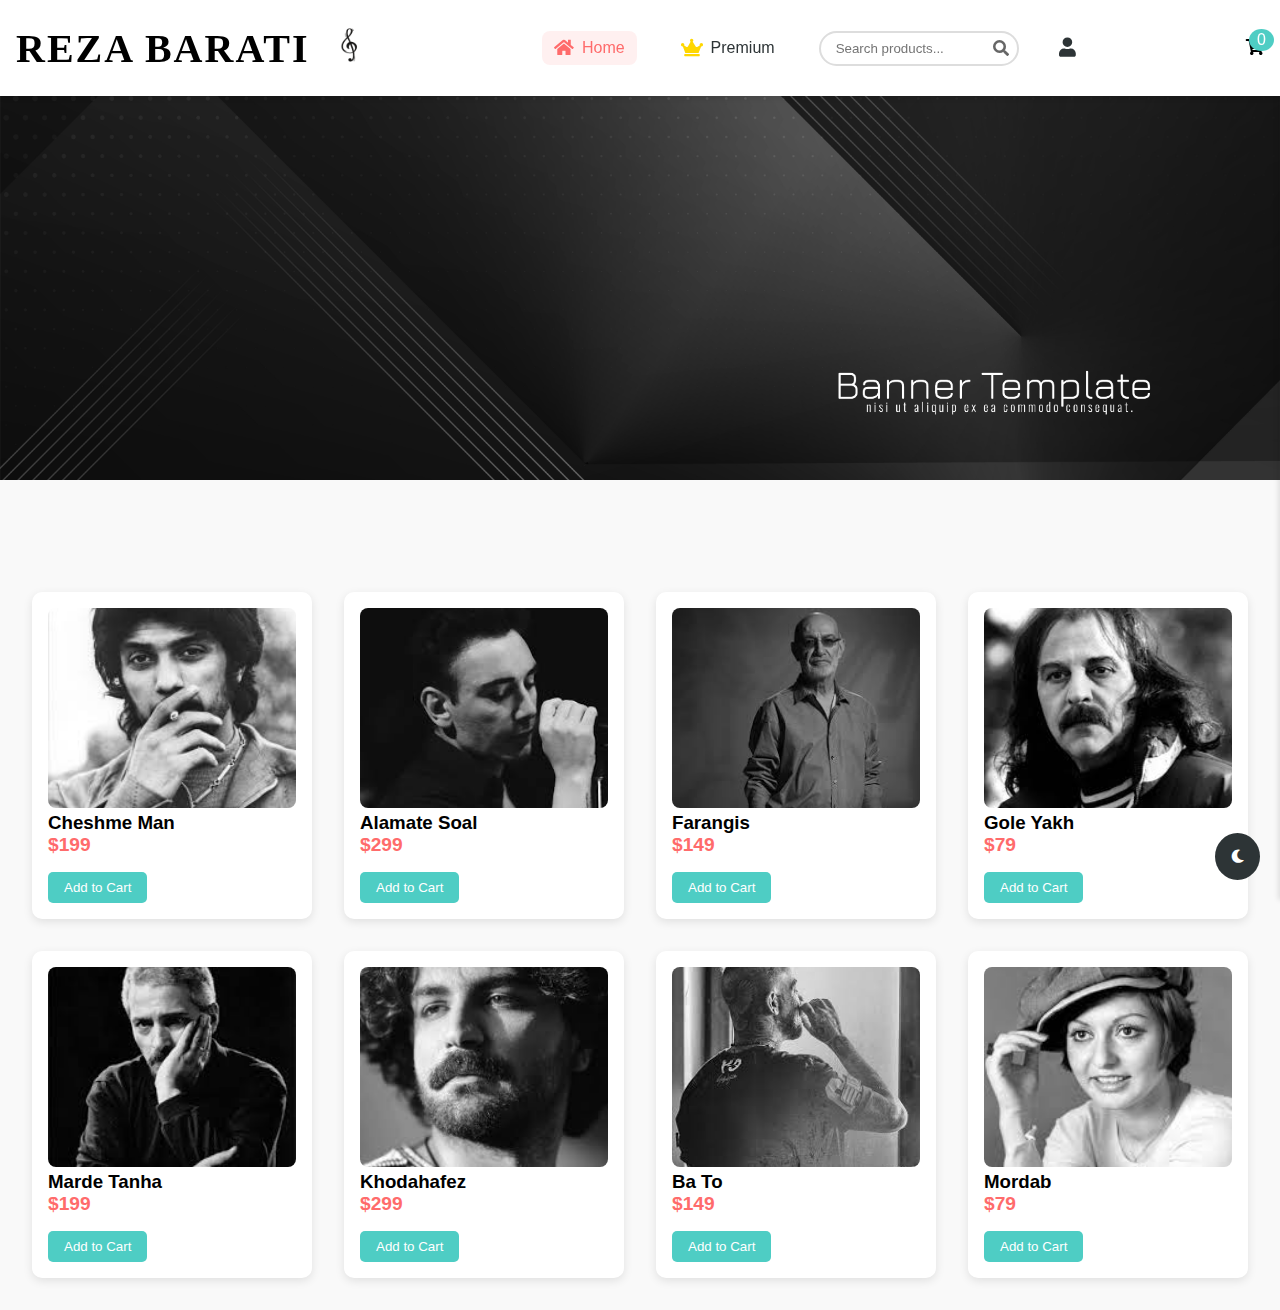
==== index.html @ cca28512 "Add files via upload" ====
<!DOCTYPE html>
<html lang="en">
  <head>
    <meta charset="UTF-8" />
    <meta name="viewport" content="width=device-width, initial-scale=1.0" />
    <title>Modern Shop</title>
    <link
      rel="stylesheet"
      href="https://cdnjs.cloudflare.com/ajax/libs/font-awesome/5.15.4/css/all.min.css"
    />
    <link rel="stylesheet" href="css/style.css" />
  </head>
  <body>
    <header class="header">
      <nav class="nav">
        <div class="logo-container">
          <div class="logo">Reza Barati</div>
          <img src="sol.png" class="logo-image" alt="Company Logo" />
        </div>

        <div class="nav-items">
          <a href="#" class="nav-link active">
            <i class="fas fa-home"></i>
            <span>Home</span>
          </a>
          <a href="Premium.html" class="nav-link premium-btn">
            <i class="fas fa-crown"></i>
            <span>Premium</span>
          </a>
          <div class="search-container">
            <input
              type="text"
              placeholder="Search products..."
              class="search-input"
            />
            <i class="fas fa-search search-icon"></i>
          </div>
          <div class="account-dropdown">
            <button class="account-btn">
              <i class="fas fa-user"></i>
            </button>
            <div class="dropdown-content">
              <a href="login.html">Login</a>
              <a href="register.html">Register</a>
              <a href="contact.html">Contact</a>
            </div>
          </div>
        </div>

        <div class="cart-icon">
          <i class="fas fa-shopping-cart"></i>
          <span class="cart-count">0</span>
        </div>
      </nav>
    </header>

    <div class="banner">
      <div class="banner-content">
        <img src="banner.jpg" alt="Sales Banner" class="banner-image" />
      </div>
    </div>

    <main>
      <section class="products">
        <!-- Product cards will be dynamically added here -->
      </section>
    </main>

    <!-- Cart Modal -->
    <div class="cart-modal">
      <h2>Your Cart</h2>
      <div class="cart-items"></div>
    </div>

    <button class="dark-mode-toggle">
      <i class="fas fa-moon"></i>
    </button>

    <script src="script.js"></script>
  </body>
</html>
---- css/style.css ----
:root {
  --primary-color: #ff6b6b;
  --secondary-color: #4ecdc4;
  --dark-color: #2d3436;
  --light-color: #f9f9f9;
}

* {
  margin: 0;
  padding: 0;
  box-sizing: border-box;
}

body {
  font-family: "Arial", sans-serif;
  background-color: var(--light-color);
  transition: background 0.3s;
  overflow-x: hidden;
}

body.dark-mode {
  background-color: var(--dark-color);
  color: white;
}

body.dark-mode .header {
  background-color: var(--dark-color);
  border-bottom: 1px solid #444; /* Optional subtle border */
}
/* Logo text color in dark mode */
body.dark-mode .logo {
  color: white;
}

body.dark-mode .logo-image {
  filter: invert(1) brightness(2); /* Makes black logo white */
}

body.dark-mode .account-btn {
  color: white !important;
}

body.dark-mode .account-btn:hover {
  color: var(--primary-color) !important;
}

.header {
  background: white;
  padding: 1rem;
  box-shadow: 0 2px 5px rgba(0, 0, 0, 0.1);
  position: fixed;
  width: 100%;
  left: 0;
  top: 0;
  z-index: 100;
}

.nav {
  display: flex;
  justify-content: space-between;
  align-items: center;
}

.logo-container {
  display: flex;
  align-items: center;
  gap: 10px;
}

.logo {
  font-size: 2.5rem;
  font-weight: 700;
  color: black;
  margin: 0;
  font-family: serif;
  text-transform: uppercase;
  letter-spacing: 2px;
  transition: color 0.3s;
}

.logo-image {
  width: 60px;
  height: 64px;
  object-fit: contain;
  transition: transform 0.3s ease;
}

.logo-image:hover {
  transform: scale(1.2);
}

.nav-items {
  display: flex;
  align-items: center;
  gap: 2rem;
}

.nav-link {
  color: var(--dark-color);
  text-decoration: none;
  font-weight: 500;
  transition: all 0.3s;
  position: relative;
  padding: 8px 12px;
  border-radius: 8px;
  display: flex;
  align-items: center;
  gap: 8px;
}

.nav-link::before {
  content: "";
  position: absolute;
  bottom: -5px;
  left: 0;
  width: 0;
  height: 2px;
  background: var(--primary-color);
  transition: width 0.3s ease;
}

.nav-link:hover::before {
  width: 100%;
}

.nav-link:hover {
  color: var(--primary-color);
  transform: translateY(-2px);
}

.nav-link i {
  font-size: 1.1em;
  transition: transform 0.3s;
}

.nav-link:hover i {
  transform: scale(1.2);
}

.nav-link.active {
  background: rgba(255, 107, 107, 0.1);
  color: var(--primary-color);
}

/* Dark mode adjustments for Home button */
body.dark-mode .nav-link.active {
  color: var(--primary-color) !important;
}

body.dark-mode .nav-link.active:hover {
  color: var(--primary-color) !important;
}

.search-container {
  position: relative;
  width: 200px;
}

.search-input {
  width: 100%;
  padding: 8px 30px 8px 15px;
  border: 2px solid #ddd;
  border-radius: 25px;
  transition: all 0.3s;
}

.search-input:focus {
  outline: none;
  border-color: var(--primary-color);
  box-shadow: 0 0 8px rgba(255, 107, 107, 0.2);
}

.search-icon {
  position: absolute;
  right: 10px;
  top: 50%;
  transform: translateY(-50%);
  color: #666;
}

.account-dropdown {
  position: relative;
  display: inline-block;
}

.account-btn {
  background: none;
  border: none;
  cursor: pointer;
  padding: 8px;
  color: var(--dark-color);
  font-size: 1.2rem;
  transition: color 0.3s;
}

.account-btn:hover {
  color: var(--primary-color);
}

.dropdown-content {
  display: none;
  position: absolute;
  right: 0;
  background: white;
  min-width: 160px;
  box-shadow: 0 8px 16px rgba(0, 0, 0, 0.1);
  border-radius: 8px;
  z-index: 1000;
}

.dropdown-content a {
  color: var(--dark-color);
  padding: 12px 16px;
  text-decoration: none;
  display: block;
  transition: background 0.3s;
}

.dropdown-content a:hover {
  background: #f5f5f5;
}

.account-dropdown:hover .dropdown-content {
  display: block;
}

.cart-icon {
  position: relative;
  cursor: pointer;
}

.cart-count {
  position: absolute;
  top: -10px;
  right: -10px;
  background: var(--secondary-color);
  color: white;
  padding: 2px 8px;
  border-radius: 50%;
}

.banner {
  margin-top: 80px;
  width: 100%;
  overflow: hidden;
}

.banner-image {
  width: 100%;
  height: auto;
  display: block;
  max-height: 400px;
  object-fit: cover;
}

.products {
  display: grid;
  grid-template-columns: repeat(auto-fit, minmax(250px, 1fr));
  gap: 2rem;
  padding: 2rem;
  margin-top: 80px;
  justify-items: center;
}

.product-card {
  background: white;
  border-radius: 10px;
  padding: 1rem;
  box-shadow: 0 3px 10px rgba(0, 0, 0, 0.1);
  transition: transform 0.3s;
  cursor: pointer;
  width: 100%;
  max-width: 300px;
}

.product-card:hover {
  transform: translateY(-5px);
}

.product-image {
  width: 100%;
  height: 200px;
  object-fit: cover;
  border-radius: 8px;
}

.price {
  color: var(--primary-color);
  font-weight: bold;
  font-size: 1.2rem;
}

.add-to-cart {
  background: var(--secondary-color);
  color: white;
  border: none;
  padding: 0.5rem 1rem;
  border-radius: 5px;
  cursor: pointer;
  margin-top: 1rem;
  transition: all 0.3s ease;
  position: relative;
  overflow: hidden;
}

.add-to-cart.added {
  background-color: var(--primary-color);
}

.add-to-cart i {
  margin-right: 5px;
}

.cart-modal {
  position: fixed;
  top: 80px;
  right: -400px;
  width: 400px;
  height: calc(100vh - 80px);
  background: white;
  box-shadow: -2px 0 5px rgba(0, 0, 0, 0.1);
  transition: right 0.3s;
  padding: 1rem;
  max-width: 100%;
  z-index: 99;
  overflow-y: auto;
}

.cart-modal.active {
  right: 0;
}

.dark-mode-toggle {
  background-color: var(--dark-color);
  position: fixed;
  bottom: 20px;
  right: 20px;
  background: var(--dark-color);
  color: white;
  border: none;
  padding: 1rem;
  border-radius: 50%;
  cursor: pointer;
  transition: all 0.2s ease;
}
.dark-mode-toggle:active {
  background-color: white !important;
  transition: background-color 0s;
}
body.dark-mode .dark-mode-toggle {
  background-color: var(--light-color);
  color: var(--dark-color);
}

body.dark-mode .dark-mode-toggle:active {
  background-color: white !important;
  color: var(--dark-color);
}
.cart-item {
  display: flex;
  align-items: center;
  gap: 1rem;
  padding: 1rem 0;
  border-bottom: 1px solid #eee;
}

.cart-item img {
  width: 50px;
  height: 50px;
  object-fit: cover;
  border-radius: 5px;
  margin-right: 1rem;
}

.cart-item-info {
  flex-grow: 1;
}

.remove-btn {
  background: none;
  border: none;
  cursor: pointer;
  padding: 5px;
  color: var(--primary-color);
}

.cart-total {
  font-weight: bold;
  padding: 1rem 0;
  text-align: right;
  font-size: 1.2rem;
}

.cart-actions {
  margin-top: 2rem;
  text-align: center;
}

.checkout-btn {
  background-color: var(--primary-color);
  color: white;
  border: none;
  padding: 1rem 2rem;
  border-radius: 25px;
  font-size: 1.1rem;
  cursor: pointer;
  transition: all 0.3s ease;
  width: 100%;
  max-width: 300px;
}

.checkout-btn:hover {
  transform: translateY(-2px);
  box-shadow: 0 5px 15px rgba(255, 107, 107, 0.3);
}

.checkout-btn:active {
  transform: translateY(0);
}

/* Dark Mode Styles */
body.dark-mode .cart-modal {
  background: var(--dark-color);
  border-left: 2px solid #444;
}

body.dark-mode .product-card {
  background: #34495e;
  color: white;
}

body.dark-mode .cart-item {
  border-bottom: 1px solid #555;
}

body.dark-mode .remove-btn {
  color: var(--secondary-color);
}

body.dark-mode .nav-link {
  color: white;
}

body.dark-mode .search-input {
  background: #444;
  border-color: #666;
  color: white;
}

body.dark-mode .search-icon {
  color: #999;
}

body.dark-mode .dropdown-content {
  background: var(--dark-color);
  border: 1px solid #444;
}

body.dark-mode .dropdown-content a {
  color: white;
}

body.dark-mode .dropdown-content a:hover {
  background: #3d3d3d;
}

body.dark-mode .checkout-btn {
  background-color: var(--secondary-color);
  color: var(--dark-color);
}

.premium-btn .fas {
  color: #ffd700; /* Gold color for the crown */
  transition: color 0.3s ease;
}

.premium-btn:hover .fas {
  color: #ffeb3b; /* Brighter gold on hover */
}

.premium-btn span {
  color: var(--dark-color);
  transition: color 0.3s ease;
}

body.dark-mode .premium-btn span {
  color: white;
}

.premium-btn:hover span {
  color: var(--primary-color);
}

@media (max-width: 768px) {
  .products {
    grid-template-columns: repeat(2, 1fr);
    padding: 1rem;
    gap: 1rem;
  }
  .logo {
    font-size: 2rem;
  }
  .logo-image {
    width: 50px;
    height: 53px;
  }
  .cart-modal {
    width: 70%;
  }
  .nav-items {
    gap: 1rem;
  }
  .nav-link {
    display: none;
  }
}

@media (max-width: 480px) {
  .nav {
    padding: 0.5rem;
  }
  .logo {
    font-size: 1.5rem;
  }
  .logo-image {
    width: 40px;
    height: 43px;
  }
  .products {
    grid-template-columns: 1fr;
    margin-top: 60px;
  }
  .cart-modal {
    width: 100%;
  }
  .dark-mode-toggle {
    bottom: 10px;
    right: 10px;
    padding: 0.8rem;
  }
  .search-container {
    width: 120px;
  }
  .account-btn {
    font-size: 1rem;
  }
}
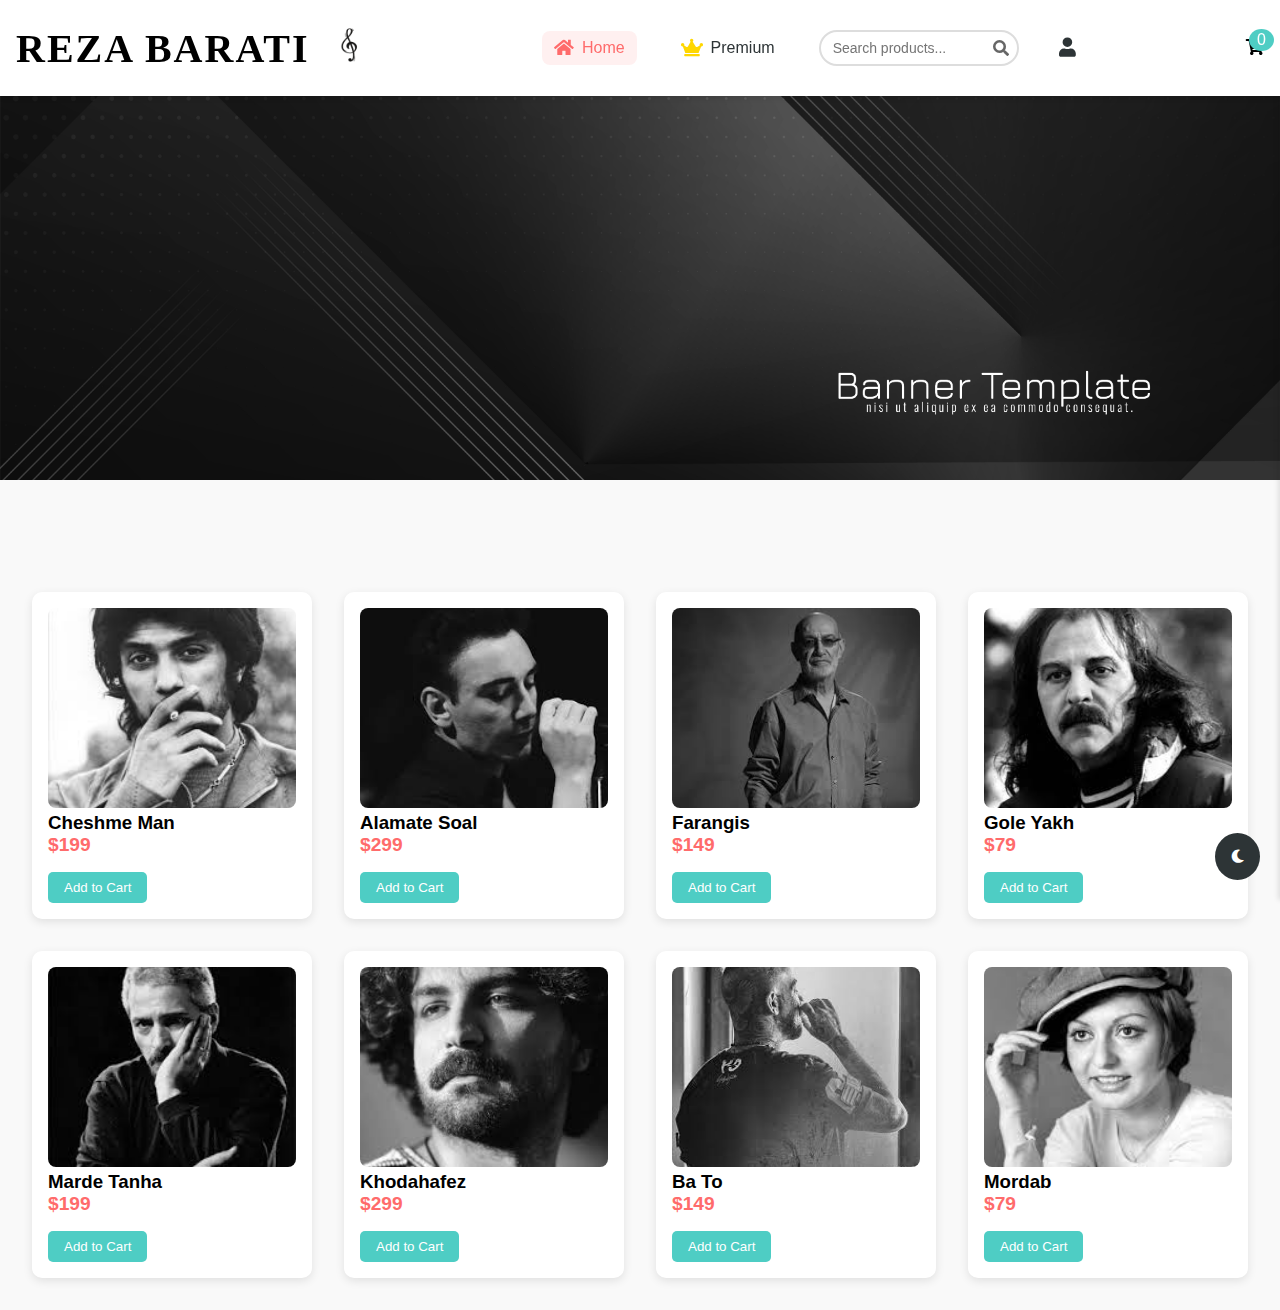
==== commit 32469d2c: "Update index.html" ====
--- a/index.html
+++ b/index.html
@@ -3,7 +3,7 @@
   <head>
     <meta charset="UTF-8" />
     <meta name="viewport" content="width=device-width, initial-scale=1.0" />
-    <title>Modern Shop</title>
+    <title>Note Ino</title>
     <link
       rel="stylesheet"
       href="https://cdnjs.cloudflare.com/ajax/libs/font-awesome/5.15.4/css/all.min.css"
@@ -23,7 +23,7 @@
             <i class="fas fa-home"></i>
             <span>Home</span>
           </a>
-          <a href="Premium.html" class="nav-link premium-btn">
+          <a href="premium.html" class="nav-link premium-btn">
             <i class="fas fa-crown"></i>
             <span>Premium</span>
           </a>
--- a/css/style.css
+++ b/css/style.css
@@ -491,57 +491,160 @@
   color: var(--primary-color);
 }
 
+/* Mobile-First Fixes */
 @media (max-width: 768px) {
-  .products {
-    grid-template-columns: repeat(2, 1fr);
+  /* Premium Section Fix */
+  .plans-container {
+    grid-template-columns: 1fr;
+    padding: 0;
+  }
+
+  .plan-card {
+    margin: 0 1rem;
+    padding: 1.5rem;
+  }
+
+  .premium-title {
+    font-size: 2rem;
+    padding: 0 1rem;
+  }
+
+  /* Cart Modal Fix */
+  .cart-modal {
+       top: 60px; /* Adjusted for mobile header height */
+    height: calc(100vh - 60px);
+    right: -100%;
+    width: 100%;
     padding: 1rem;
+  }
+
+  .cart-item {
+    flex-direction: column;
+    align-items: flex-start;
+  }
+ .cart-modal.active {
+    right: 0;
+  }
+  .cart-item {
+    flex-direction: column;
+    align-items: flex-start;
+  }
+  .cart-items {
+    padding-bottom: 80px; /* Space for total/actions */
+    overflow-y: auto;
+  }
+  .cart-actions {
+    position: fixed;
+    bottom: 0;
+    left: 0;
+    right: 0;
+    background: white;
+    padding: 1rem;
+    box-shadow: 0 -2px 10px rgba(0, 0, 0, 0.1);
+  }
+
+  body.dark-mode .cart-actions {
+    background: var(--dark-color);
+    box-shadow: 0 -2px 10px rgba(0, 0, 0, 0.3);
+  }
+  /* Contact Page Fix */
+  .contact-info {
+    margin: 1rem;
+    padding: 1.5rem;
+  }
+
+  .info-card {
+    text-align: center;
+  }
+
+  .contact-item {
+    flex-direction: column;
+    text-align: center;
+    gap: 0.5rem;
+  }
+}
+
+@media (max-width: 480px) {
+  /* Header/Nav Fix */
+  .nav {
+    flex-wrap: wrap;
     gap: 1rem;
-  }
+    padding: 0.5rem;
+  }
+
   .logo {
-    font-size: 2rem;
-  }
+    font-size: 1.8rem;
+  }
+
   .logo-image {
-    width: 50px;
-    height: 53px;
-  }
-  .cart-modal {
-    width: 70%;
-  }
-  .nav-items {
-    gap: 1rem;
-  }
-  .nav-link {
-    display: none;
-  }
-}
-
-@media (max-width: 480px) {
-  .nav {
-    padding: 0.5rem;
-  }
-  .logo {
+    width: 45px;
+    height: 45px;
+  }
+
+  /* Premium Section Fix */
+  .plan-card {
+    margin: 0 0.5rem;
+    padding: 1rem;
+  }
+
+  .price {
     font-size: 1.5rem;
   }
-  .logo-image {
+
+  /* Cart Items Fix */
+  .cart-item img {
     width: 40px;
-    height: 43px;
-  }
+    height: 40px;
+  }
+
+  /* Contact Page Fix */
+  .map-container iframe {
+    height: 300px;
+  }
+
+  /* General Mobile Fixes */
   .products {
     grid-template-columns: 1fr;
-    margin-top: 60px;
-  }
-  .cart-modal {
-    width: 100%;
-  }
-  .dark-mode-toggle {
-    bottom: 10px;
-    right: 10px;
-    padding: 0.8rem;
-  }
-  .search-container {
-    width: 120px;
-  }
-  .account-btn {
-    font-size: 1rem;
-  }
-}
+    padding: 1rem;
+  }
+
+  .product-card {
+    max-width: 100%;
+  }
+}
+
+/* Additional Universal Fixes */
+/* Ensure viewport meta tag is present */
+/* Add this if not in your HTML */
+/* <meta name="viewport" content="width=device-width, initial-scale=1.0"> */
+
+/* Contact Page Centering Fix */
+.contact-info {
+  max-width: 100%;
+  margin: 2rem auto;
+  text-align: center;
+}
+
+/* Cart Modal Positioning Fix */
+.cart-modal {
+  top: 64px;
+  height: calc(100vh - 64px);
+}
+
+/* Premium Section Card Height Fix */
+.plan-card {
+  min-height: auto;
+  height: auto;
+}
+
+/* Mobile Menu Items Fix */
+.nav-items {
+  flex-wrap: wrap;
+  justify-content: center;
+}
+
+/* Input Field Mobile Fix */
+.search-input {
+  font-size: 14px;
+  padding: 8px 12px;
+}
